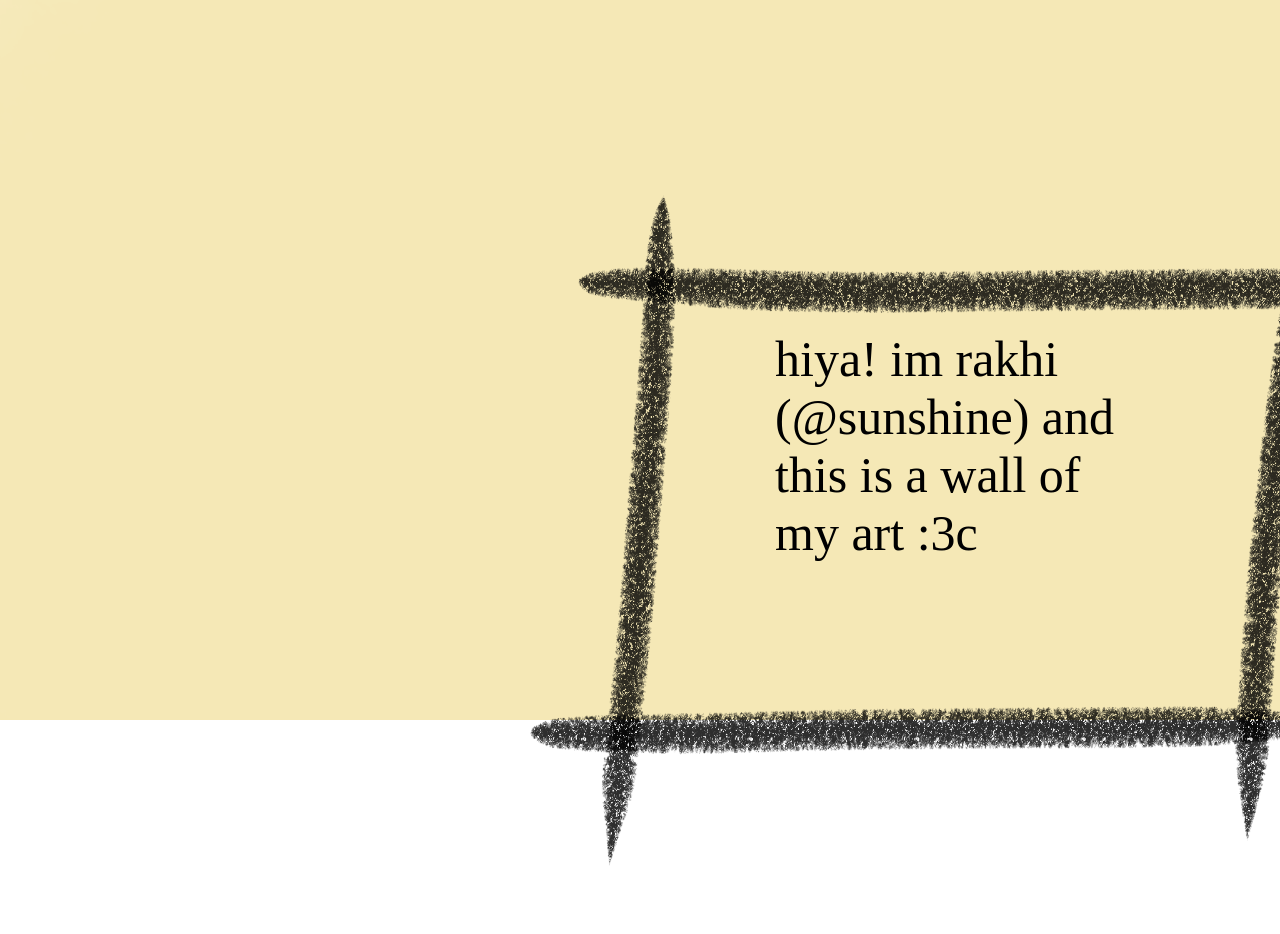
==== index.html @ eaa9ac8b "Commit: Adding basic background and code Added a few stuff on the main page" ====
<!DOCTYPE html>
<html lang="en">
<head>
    <meta charset="UTF-8">
    <meta name="viewport" content="width=device-width, initial-scale=1.0">
    <title>Home page</title>
    <link rel="stylesheet" href="style.css">
</head>
<body>
    <div class="wall">
        <div class="frame">
            <img src="frame.png" width="1200px" height="800px" />
            
                <div id="text">
                 hiya! im rakhi (@sunshine) and this is a wall of my art :3c 
                </div>
        </div>

    </div>
</body>
</html>
---- style.css ----
body{
    background: url("background.png");
    background-repeat: no-repeat;
    background-size: cover;
}

.frame{
    position: absolute;
    top: 130px;
    left: 360px;
}

#text{
    width: 350px;
    height: 170px;
    position: absolute;
    top: 200px;
    left: 415px;
    font-size: 50px;
    color: black;
    font-family: "Comic Sans MS", "Comic Sans", cursive;
}
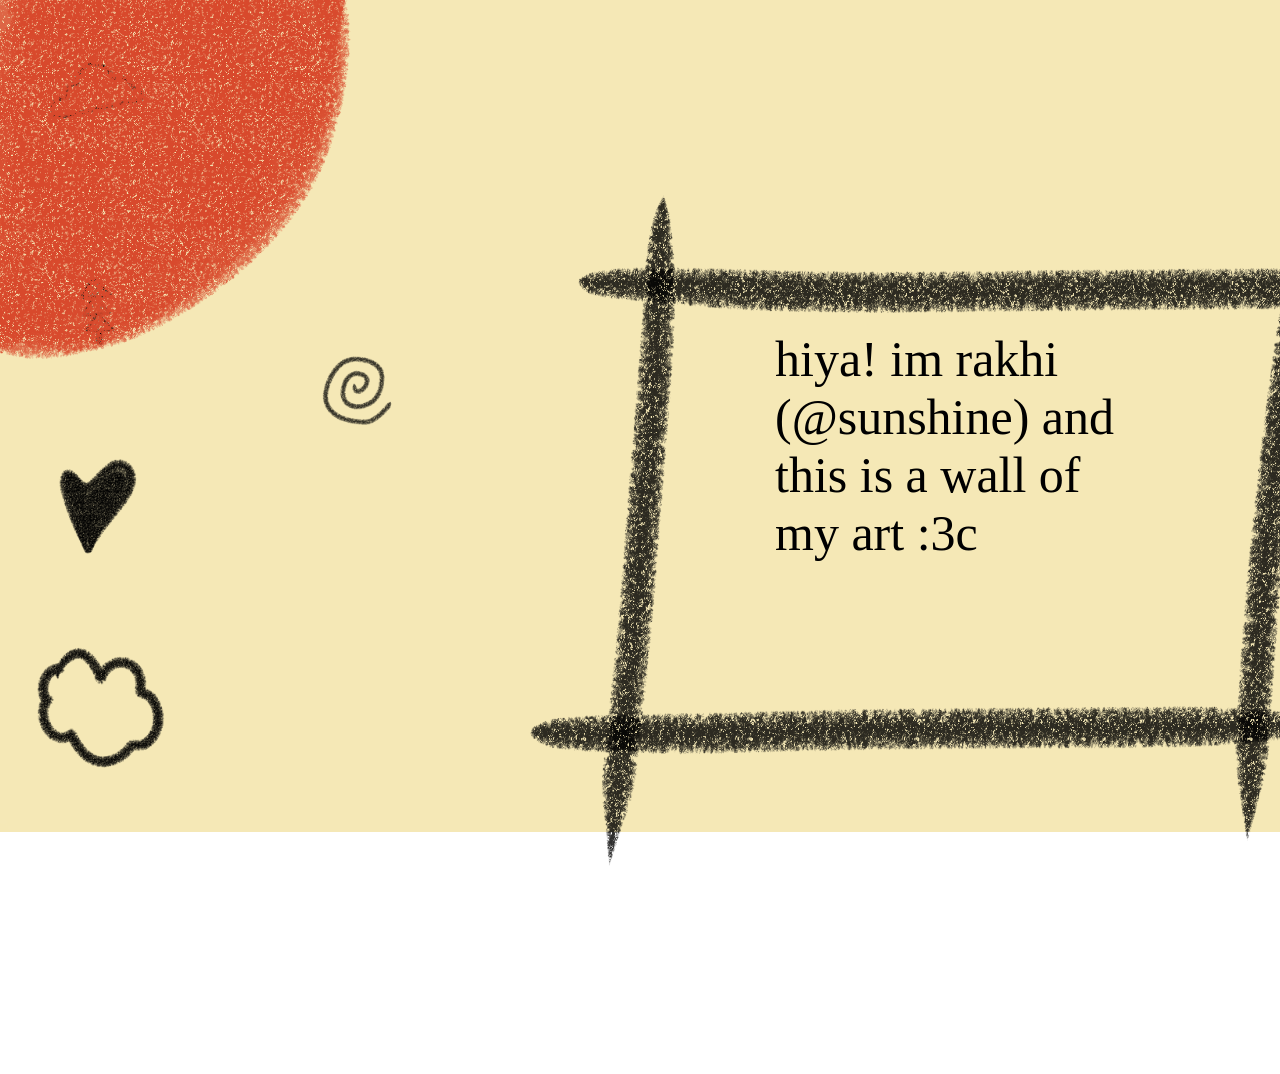
==== commit 370634d5: "Commit 2: Add a few doodles, no css of those yet" ====
--- a/index.html
+++ b/index.html
@@ -7,15 +7,45 @@
     <link rel="stylesheet" href="style.css">
 </head>
 <body>
+    
     <div class="wall">
+        <div class="border2">
+            <img src="border2.png" width="600px" height="600px" />
+        </div>
+
+        <div class="border1" id="end">
+            <img src="border1.png" width="600px" height="600px">
+        </div>
+
+
         <div class="frame">
             <img src="frame.png" width="1200px" height="800px" />
-            
+
                 <div id="text">
                  hiya! im rakhi (@sunshine) and this is a wall of my art :3c 
                 </div>
         </div>
 
+
+        <div id="doodle1">
+            <img src="doodle.png" width="200px" height="200px">
+        </div>
+
+        <div id="doodle2">
+            <img src="doodle2.png" width="200px" height="200px">
+        </div>
+
+        <div id="doodle3">
+            <img src="doodle3.png" width="200px" height="200px">
+        </div>
+
+        <div id="doodle4">
+            <img src="doodle4.png" width="200px" height="200px">
+        </div>
+
+        <div id="doodle5">
+            <img src="doodle5.png" width="200px" height="200px">
+        </div>
     </div>
 </body>
 </html>
--- a/style.css
+++ b/style.css
@@ -21,3 +21,22 @@
     font-family: "Comic Sans MS", "Comic Sans", cursive;
 }
 
+#end{
+    width: 500px;
+    height: 500px;
+    position: absolute;
+    top: 470px;
+    left: 1390px;
+}
+
+.border2{
+    position: absolute;
+    top: 0px;
+    left: 0px;
+}
+
+#doodle1{
+    position: absolute;
+    top: 300px;
+    left: 270px;
+}
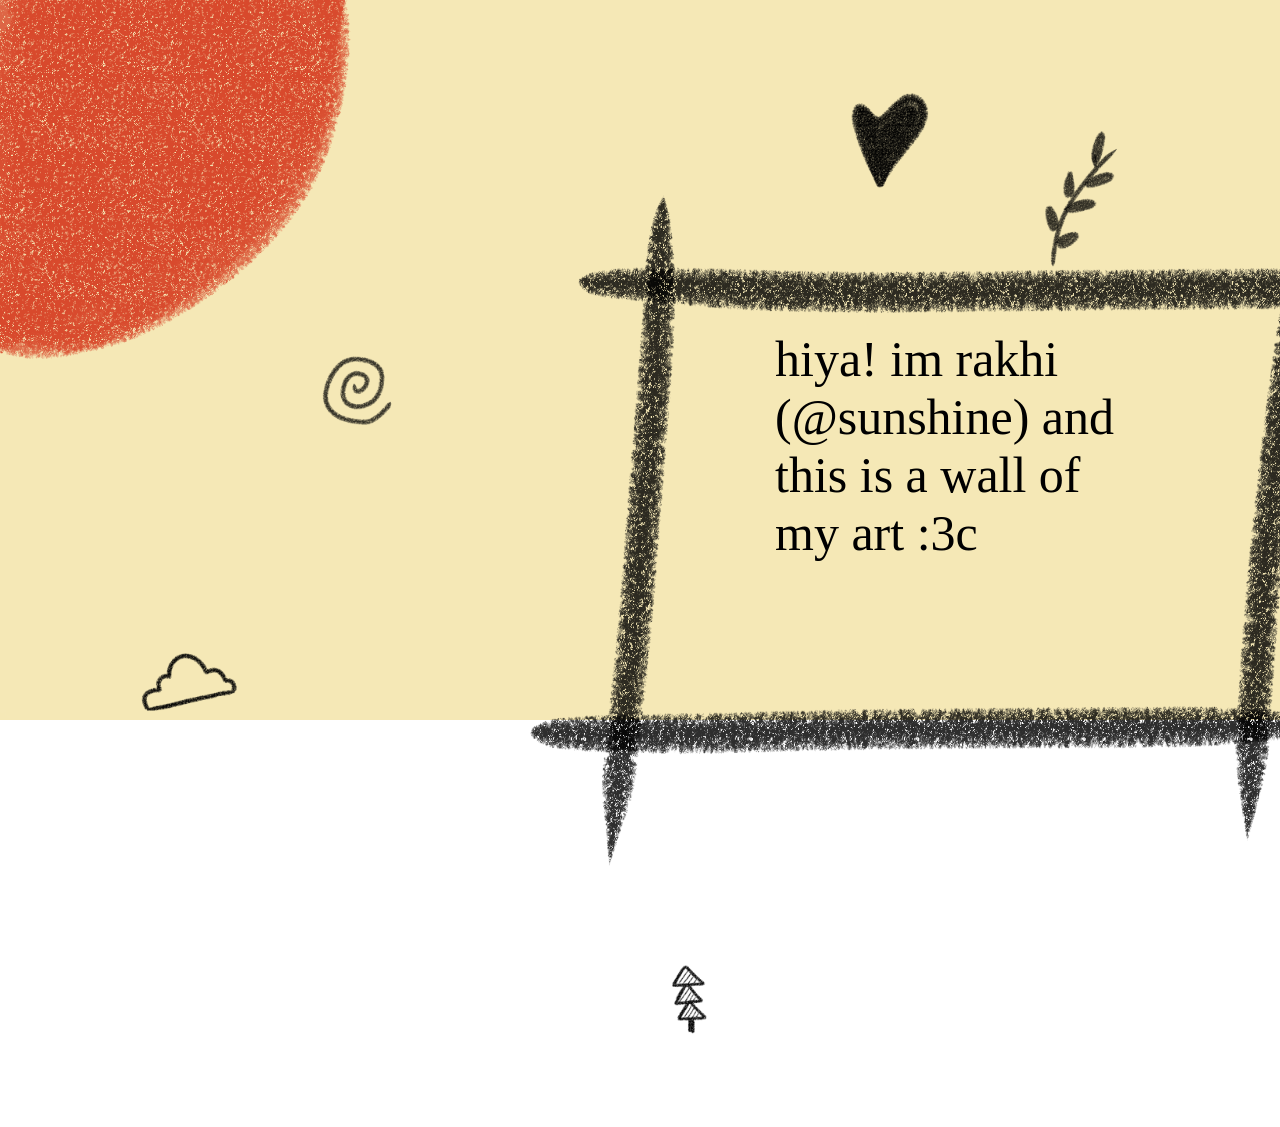
==== commit f30b17e2: "Adding css!" ====
--- a/index.html
+++ b/index.html
@@ -46,6 +46,17 @@
         <div id="doodle5">
             <img src="doodle5.png" width="200px" height="200px">
         </div>
+
+        <div id="doodle6">
+            <img src="leaf.png" width="200px" height="200px">
+        </div>
+
+        <div class="arrow">
+            <div id="text2">
+                Click here to go to next page :3
+              </div>
+            <img src="arrow.png" id="arrow-id"width="400px" height="300px">
+        </div>
     </div>
 </body>
 </html>
--- a/style.css
+++ b/style.css
@@ -39,4 +39,45 @@
     position: absolute;
     top: 300px;
     left: 270px;
+}
+
+#doodle2{
+    position: absolute;
+    top: 600px;
+    left: 100px;
+}
+
+#doodle3{
+    position: absolute;
+    top: 900px;
+    left: 600px;
+}
+
+#doodle4{
+    position: absolute;
+    top: 50px;
+    left: 800px
+}
+
+#doodle5{
+    position: absolute;
+    top: 500px;
+    left: 1400px;
+}
+
+#doodle6{
+    position: absolute;
+    top: 100px;
+    right: 100px;
+}
+
+.arrow{
+    position: absolute;
+    top: 800px;
+    left: 1470px;
+}
+
+#text2{
+    font-size: 20px;
+    color: black;
 }
